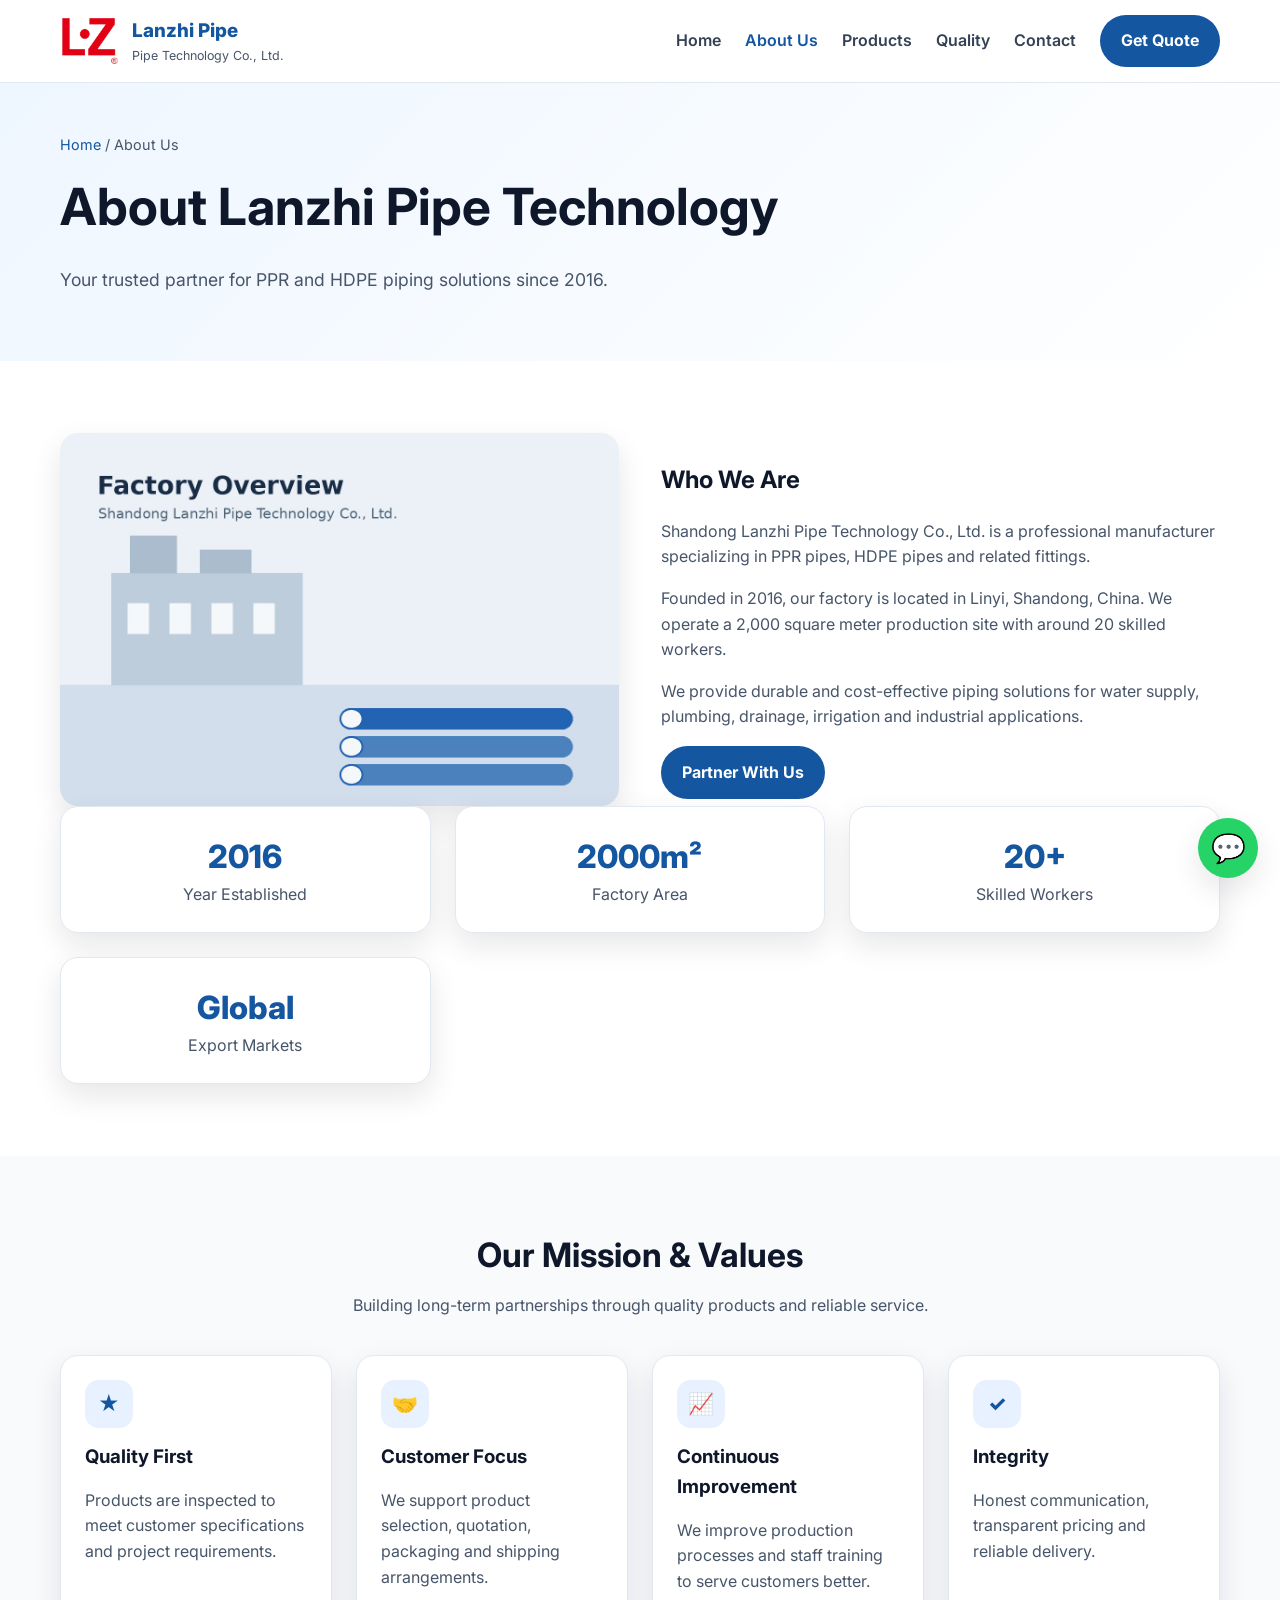
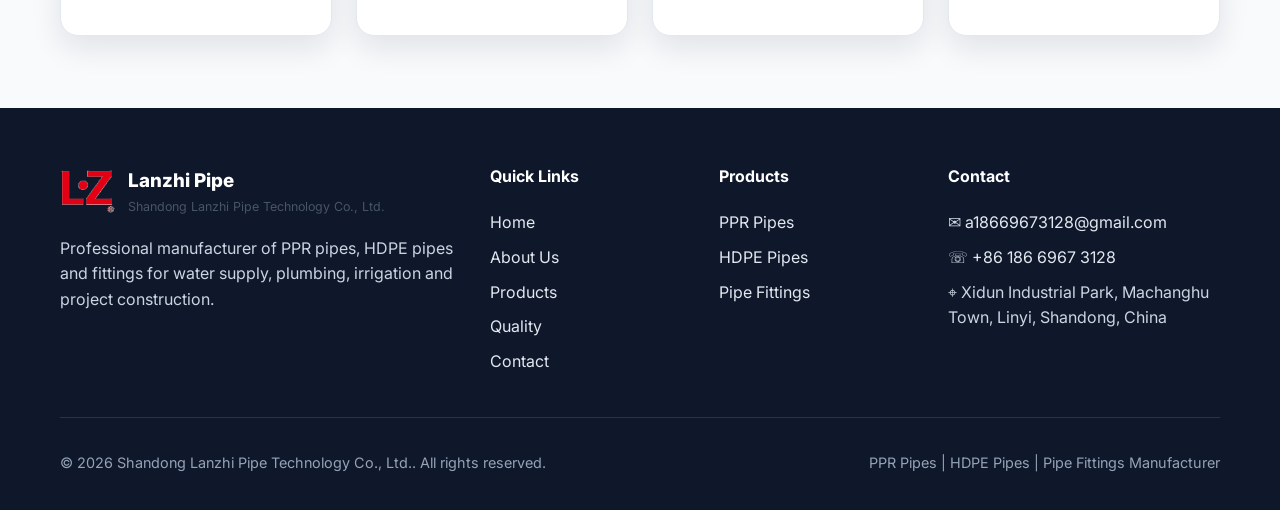
==== about.html @ 22783859 "Add files via upload" ====
<!DOCTYPE html>
<html lang="en">
<head>
  <meta charset="UTF-8">
  <meta name="viewport" content="width=device-width, initial-scale=1.0">
  <title>About Us | Shandong Lanzhi Pipe Technology Co., Ltd.</title>
  <meta name="description" content="Learn about Shandong Lanzhi Pipe Technology, established in 2016 with a 2000m² factory and skilled workers producing PPR and HDPE pipes.">
  <meta name="keywords" content="pipe factory, PPR factory, HDPE manufacturer, Lanzhi Pipe about">
  <meta name="author" content="Shandong Lanzhi Pipe Technology Co., Ltd.">
  <meta name="robots" content="index, follow">
  <link rel="canonical" href="https://www.lanzhipipes.com/about.html">
  <meta property="og:type" content="website">
  <meta property="og:title" content="About Us | Shandong Lanzhi Pipe Technology Co., Ltd.">
  <meta property="og:description" content="Learn about Shandong Lanzhi Pipe Technology, established in 2016 with a 2000m² factory and skilled workers producing PPR and HDPE pipes.">
  <meta property="og:url" content="https://www.lanzhipipes.com/about.html">
  <meta property="og:site_name" content="Lanzhi Pipe Technology">
  <meta name="twitter:card" content="summary_large_image">

  <link rel="icon" href="images/favicon.ico">
  <link rel="icon" type="image/png" sizes="32x32" href="images/favicon-32x32.png">
  <link rel="apple-touch-icon" href="images/apple-touch-icon.png">
  <link rel="preconnect" href="https://fonts.googleapis.com">
  <link rel="preconnect" href="https://fonts.gstatic.com" crossorigin>
  <link href="https://fonts.googleapis.com/css2?family=Inter:wght@400;500;600;700;800&display=swap" rel="stylesheet">
  <link rel="manifest" href="manifest.webmanifest">
  <link rel="stylesheet" href="css/styles.css">


</head>
<body>

  <header class="header">
    <div class="container header__inner">
      <a href="index.html" class="logo">
        <img src="images/logo.png" alt="Lanzhi Pipe Logo" class="logo-image">
        <div class="logo__text">
          <span class="logo__name">Lanzhi Pipe</span>
          <span class="logo__tagline">Pipe Technology Co., Ltd.</span>
        </div>
      </a>
      <button class="menu-toggle" aria-label="Toggle navigation">
        <span></span><span></span><span></span>
      </button>
      <nav class="nav">
        <a href="index.html" class="nav__link">Home</a>
        <a href="about.html" class="nav__link is-active">About Us</a>
        <a href="products.html" class="nav__link">Products</a>
        <a href="quality.html" class="nav__link">Quality</a>
        <a href="contact.html" class="nav__link">Contact</a>
        <div class="nav__cta"><a href="contact.html" class="btn btn--primary">Get Quote</a></div>
      </nav>
    </div>
  </header>


  <section class="page-header">
    <div class="container">
      <nav class="breadcrumb" aria-label="Breadcrumb"><a href="index.html">Home</a> / <span>About Us</span></nav>
      <h1>About Lanzhi Pipe Technology</h1>
      <p>Your trusted partner for PPR and HDPE piping solutions since 2016.</p>
    </div>
  </section>

  <section class="section">
    <div class="container">
      <div class="about-grid">
        <div class="about-image"><img src="images/factory.jpg" alt="Lanzhi Pipe factory overview" loading="lazy"></div>
        <div class="about-content">
          <h2>Who We Are</h2>
          <p>Shandong Lanzhi Pipe Technology Co., Ltd. is a professional manufacturer specializing in PPR pipes, HDPE pipes and related fittings.</p>
          <p>Founded in 2016, our factory is located in Linyi, Shandong, China. We operate a 2,000 square meter production site with around 20 skilled workers.</p>
          <p>We provide durable and cost-effective piping solutions for water supply, plumbing, drainage, irrigation and industrial applications.</p>
          <a href="contact.html" class="btn btn--primary">Partner With Us</a>
        </div>
      </div>
      <div class="stats-grid">
        <div class="stat-box"><div class="stat-box__value">2016</div><div class="stat-box__label">Year Established</div></div>
        <div class="stat-box"><div class="stat-box__value">2000m²</div><div class="stat-box__label">Factory Area</div></div>
        <div class="stat-box"><div class="stat-box__value">20+</div><div class="stat-box__label">Skilled Workers</div></div>
        <div class="stat-box"><div class="stat-box__value">Global</div><div class="stat-box__label">Export Markets</div></div>
      </div>
    </div>
  </section>

  <section class="section section--gray">
    <div class="container">
      <h2 class="section-title">Our Mission & Values</h2>
      <p class="section-subtitle">Building long-term partnerships through quality products and reliable service.</p>
      <div class="feature-grid">
        <div class="feature"><div class="feature__icon">★</div><h3>Quality First</h3><p>Products are inspected to meet customer specifications and project requirements.</p></div>
        <div class="feature"><div class="feature__icon">🤝</div><h3>Customer Focus</h3><p>We support product selection, quotation, packaging and shipping arrangements.</p></div>
        <div class="feature"><div class="feature__icon">📈</div><h3>Continuous Improvement</h3><p>We improve production processes and staff training to serve customers better.</p></div>
        <div class="feature"><div class="feature__icon">✓</div><h3>Integrity</h3><p>Honest communication, transparent pricing and reliable delivery.</p></div>
      </div>
    </div>
  </section>


  <footer class="footer">
    <div class="container">
      <div class="footer__grid">
        <div class="footer__brand">
          <a href="index.html" class="logo">
            <img src="images/logo.png" alt="Lanzhi Pipe Logo" class="logo-image">
            <div class="logo__text">
              <span class="logo__name" style="color:#fff;">Lanzhi Pipe</span>
              <span class="logo__tagline">Shandong Lanzhi Pipe Technology Co., Ltd.</span>
            </div>
          </a>
          <p>Professional manufacturer of PPR pipes, HDPE pipes and fittings for water supply, plumbing, irrigation and project construction.</p>
        </div>
        <div>
          <h4 class="footer__heading">Quick Links</h4>
          <ul class="footer__links">
            <li><a href="index.html">Home</a></li>
            <li><a href="about.html">About Us</a></li>
            <li><a href="products.html">Products</a></li>
            <li><a href="quality.html">Quality</a></li>
            <li><a href="contact.html">Contact</a></li>
          </ul>
        </div>
        <div>
          <h4 class="footer__heading">Products</h4>
          <ul class="footer__links">
            <li><a href="products.html#ppr">PPR Pipes</a></li>
            <li><a href="products.html#hdpe">HDPE Pipes</a></li>
            <li><a href="products.html#fittings">Pipe Fittings</a></li>
          </ul>
        </div>
        <div>
          <h4 class="footer__heading">Contact</h4>
          <ul class="footer__contact">
            <li>✉ <a href="mailto:a18669673128@gmail.com">a18669673128@gmail.com</a></li>
            <li>☏ <a href="https://wa.me/8618669673128" target="_blank" rel="noopener">+86 186 6967 3128</a></li>
            <li>⌖ Xidun Industrial Park, Machanghu Town, Linyi, Shandong, China</li>
          </ul>
        </div>
      </div>
      <div class="footer__bottom">
        <p>&copy; 2026 Shandong Lanzhi Pipe Technology Co., Ltd.. All rights reserved.</p>
        <p>PPR Pipes | HDPE Pipes | Pipe Fittings Manufacturer</p>
      </div>
    </div>
  </footer>
  <a href="https://wa.me/8618669673128?text=Hello%20I%20want%20to%20get%20a%20quote%20for%20PPR%20and%20HDPE%20pipes" class="whatsapp-float" title="Chat on WhatsApp" target="_blank" rel="noopener">
    <span class="whatsapp-float__tooltip">Chat with us</span>
    💬
  </a>
  <script src="js/main.js"></script>

</body>
</html>
---- css/styles.css ----
:root{--blue:#1456a0;--blue-dark:#0f3f79;--red:#d71920;--gray-50:#f8fafc;--gray-100:#f1f5f9;--gray-200:#e2e8f0;--gray-600:#475569;--gray-700:#334155;--gray-900:#0f172a;--white:#fff;--shadow:0 12px 30px rgba(15,23,42,.10);--radius:18px}
*{box-sizing:border-box}body{margin:0;font-family:Inter,Arial,sans-serif;color:var(--gray-900);line-height:1.6;background:#fff}a{color:inherit}img{max-width:100%;display:block}.container{width:min(1160px,92%);margin:auto}
.header{position:sticky;top:0;z-index:50;background:rgba(255,255,255,.96);border-bottom:1px solid var(--gray-200);backdrop-filter:blur(10px)}.header__inner{display:flex;align-items:center;justify-content:space-between;min-height:82px}.logo{display:flex;align-items:center;gap:12px;text-decoration:none}.logo-image{width:60px;height:60px;object-fit:contain;display:block}.logo__text{display:flex;flex-direction:column}.logo__name{font-size:1.18rem;font-weight:800;color:var(--blue)}.logo__tagline{font-size:.78rem;color:var(--gray-600)}
.nav{display:flex;align-items:center;gap:24px}.nav__link{text-decoration:none;color:var(--gray-700);font-weight:600}.nav__link:hover,.nav__link.is-active{color:var(--blue)}.menu-toggle{display:none;background:none;border:0}.menu-toggle span{display:block;width:26px;height:2px;background:var(--gray-900);margin:6px 0}
.btn{display:inline-flex;align-items:center;justify-content:center;border-radius:999px;padding:.78rem 1.25rem;font-weight:700;text-decoration:none;border:1px solid transparent;cursor:pointer}.btn--primary{background:var(--blue);color:#fff}.btn--primary:hover{background:var(--blue-dark)}.btn--outline-primary{border-color:var(--blue);color:var(--blue);background:#fff}.btn--white{background:#fff;color:var(--blue)}.btn--lg{padding:1rem 1.55rem}
.hero{padding:74px 0;background:linear-gradient(135deg,#eef6ff 0%,#fff 50%,#fff1f1 100%)}.hero__grid{display:grid;grid-template-columns:1.05fr .95fr;gap:48px;align-items:center}.hero__badge{display:inline-block;background:#fff;color:var(--blue);border:1px solid var(--gray-200);border-radius:999px;padding:.45rem .8rem;font-weight:700;margin-bottom:18px}.hero__title{font-size:clamp(2.25rem,5vw,4.4rem);line-height:1.06;margin:0 0 20px}.hero__title span{color:var(--blue)}.hero__desc{font-size:1.1rem;color:var(--gray-600);max-width:680px}.hero__actions{display:flex;gap:14px;flex-wrap:wrap;margin:28px 0}.hero__stats{display:flex;gap:28px;flex-wrap:wrap}.hero__stat-value{font-size:1.6rem;font-weight:800;color:var(--blue)}.hero__stat-label{font-size:.9rem;color:var(--gray-600)}.hero__visual img{border-radius:var(--radius);box-shadow:var(--shadow)}
.section{padding:72px 0}.section--gray{background:var(--gray-50)}.section--blue{background:linear-gradient(135deg,var(--blue),var(--blue-dark));color:#fff}.section-title{text-align:center;font-size:2.1rem;margin:0 0 12px}.section-subtitle{text-align:center;color:var(--gray-600);max-width:780px;margin:0 auto 36px}.section--blue .section-subtitle,.section--blue p{color:rgba(255,255,255,.88)}
.card-grid,.feature-grid,.stats-grid{display:grid;grid-template-columns:repeat(3,1fr);gap:24px}.feature-grid{grid-template-columns:repeat(4,1fr)}.card,.feature,.stat-box,.contact-form,.contact-info{background:#fff;border:1px solid var(--gray-200);border-radius:var(--radius);box-shadow:var(--shadow);overflow:hidden}.card img{width:100%;height:230px;object-fit:cover}.card__body,.feature,.stat-box{padding:24px}.card h3,.feature h3{margin:0 0 10px}.card p,.feature p{color:var(--gray-600)}.card__link{color:var(--blue);font-weight:800;text-decoration:none}.feature__icon{width:48px;height:48px;border-radius:14px;background:#e8f1ff;color:var(--blue);display:flex;align-items:center;justify-content:center;font-weight:800;font-size:1.3rem;margin-bottom:14px}.stat-box{text-align:center}.stat-box__value{font-size:2rem;color:var(--blue);font-weight:800}.stat-box__label{color:var(--gray-600)}
.page-header{padding:50px 0;background:linear-gradient(135deg,#eef6ff,#fff)}.breadcrumb{font-size:.9rem;color:var(--gray-600);margin-bottom:10px}.breadcrumb a{color:var(--blue);text-decoration:none}.page-header h1{font-size:clamp(2rem,4vw,3.3rem);margin:0 0 10px}.page-header p{color:var(--gray-600);font-size:1.1rem}
.about-grid,.contact-grid,.product-row{display:grid;grid-template-columns:1fr 1fr;gap:42px;align-items:center}.about-image img,.product-row img{border-radius:var(--radius);box-shadow:var(--shadow)}.about-content p,.product-row p,.product-row li{color:var(--gray-600)}.product-row--reverse img{order:2}.product-row ul{padding-left:20px}
.contact-grid{align-items:start}.contact-info,.contact-form{padding:30px}.contact-info p{color:var(--gray-600)}.contact-info__item{display:flex;gap:16px;padding:18px 0;border-top:1px solid var(--gray-200)}.contact-info__icon{width:42px;height:42px;border-radius:12px;background:#e8f1ff;display:flex;align-items:center;justify-content:center}.contact-info__label{font-weight:800}.contact-info__value{color:var(--blue);font-weight:700}.form-row{display:grid;grid-template-columns:1fr 1fr;gap:16px}.form-group{margin-bottom:16px}.form-group label{display:block;font-weight:700;margin-bottom:6px}.form-group input,.form-group select,.form-group textarea{width:100%;border:1px solid var(--gray-200);border-radius:12px;padding:.9rem;font:inherit}.form-group textarea{min-height:130px}.form-note{font-size:.85rem;color:var(--gray-600)}
.cta-banner{text-align:center}.cta-banner h2{font-size:2.2rem;margin:0 0 10px}
.footer{background:#0f172a;color:#cbd5e1;padding:56px 0 22px}.footer__grid{display:grid;grid-template-columns:2fr 1fr 1fr 1.35fr;gap:28px}.footer a{color:#e2e8f0;text-decoration:none}.footer__heading{color:#fff;margin-top:0}.footer__links,.footer__contact{list-style:none;padding:0;margin:0}.footer__links li,.footer__contact li{margin:9px 0}.footer__bottom{display:flex;justify-content:space-between;gap:20px;border-top:1px solid rgba(255,255,255,.12);margin-top:34px;padding-top:18px;font-size:.9rem;color:#94a3b8}.footer .logo-image{width:56px;height:56px}
.whatsapp-float{position:fixed;right:22px;bottom:22px;width:60px;height:60px;border-radius:50%;background:#25D366;color:#fff;text-decoration:none;display:flex;align-items:center;justify-content:center;font-size:28px;box-shadow:var(--shadow);z-index:99}.whatsapp-float__tooltip{position:absolute;right:70px;background:#111827;color:#fff;border-radius:8px;padding:6px 10px;font-size:.8rem;white-space:nowrap;opacity:0;pointer-events:none}.whatsapp-float:hover .whatsapp-float__tooltip{opacity:1}
@media(max-width:900px){.nav{display:none;position:absolute;left:0;right:0;top:82px;background:#fff;flex-direction:column;padding:20px;border-bottom:1px solid var(--gray-200)}.nav.is-open{display:flex}.menu-toggle{display:block}.hero__grid,.about-grid,.contact-grid,.product-row{grid-template-columns:1fr}.product-row--reverse img{order:0}.card-grid,.feature-grid,.stats-grid,.footer__grid{grid-template-columns:1fr 1fr}.form-row{grid-template-columns:1fr}.footer__bottom{flex-direction:column}.logo-image{width:48px;height:48px}}
@media(max-width:560px){.card-grid,.feature-grid,.stats-grid,.footer__grid{grid-template-columns:1fr}.hero{padding:46px 0}.section{padding:52px 0}.hero__stats{gap:18px}.logo__tagline{display:none}}
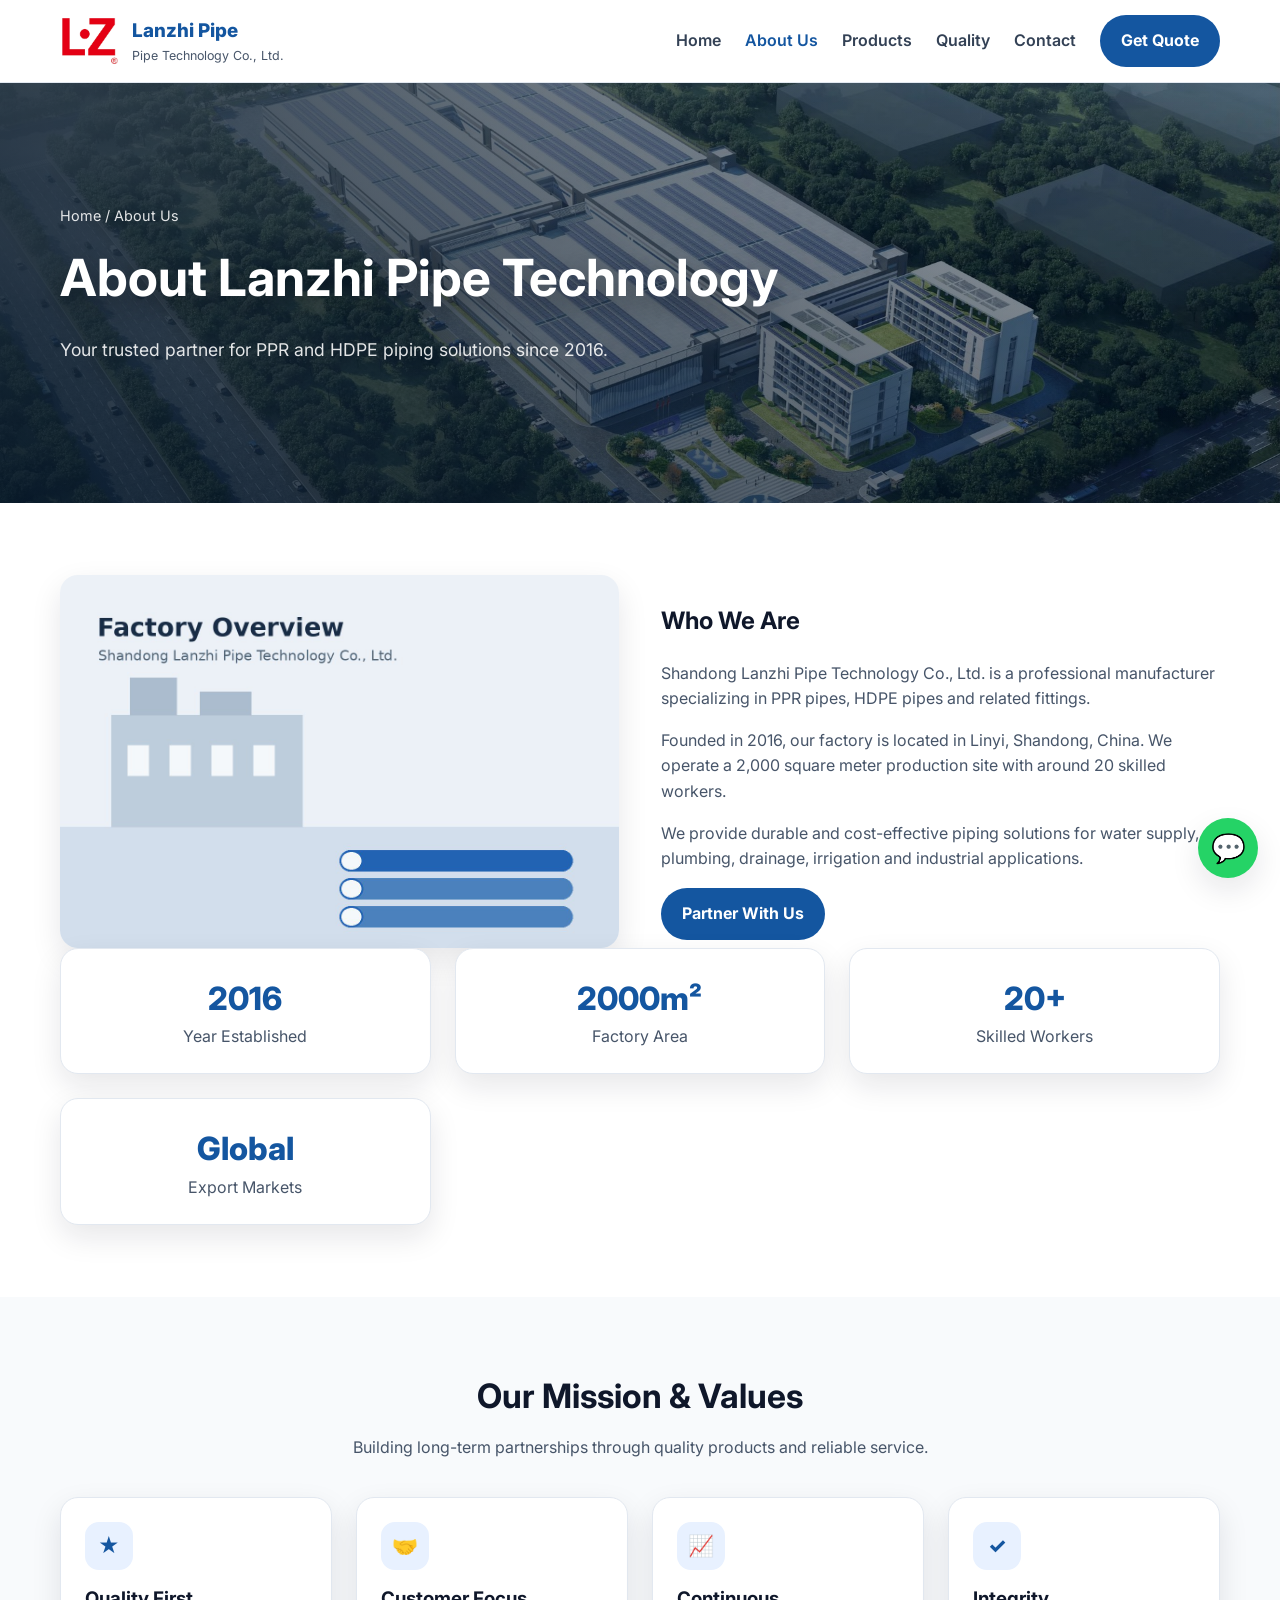
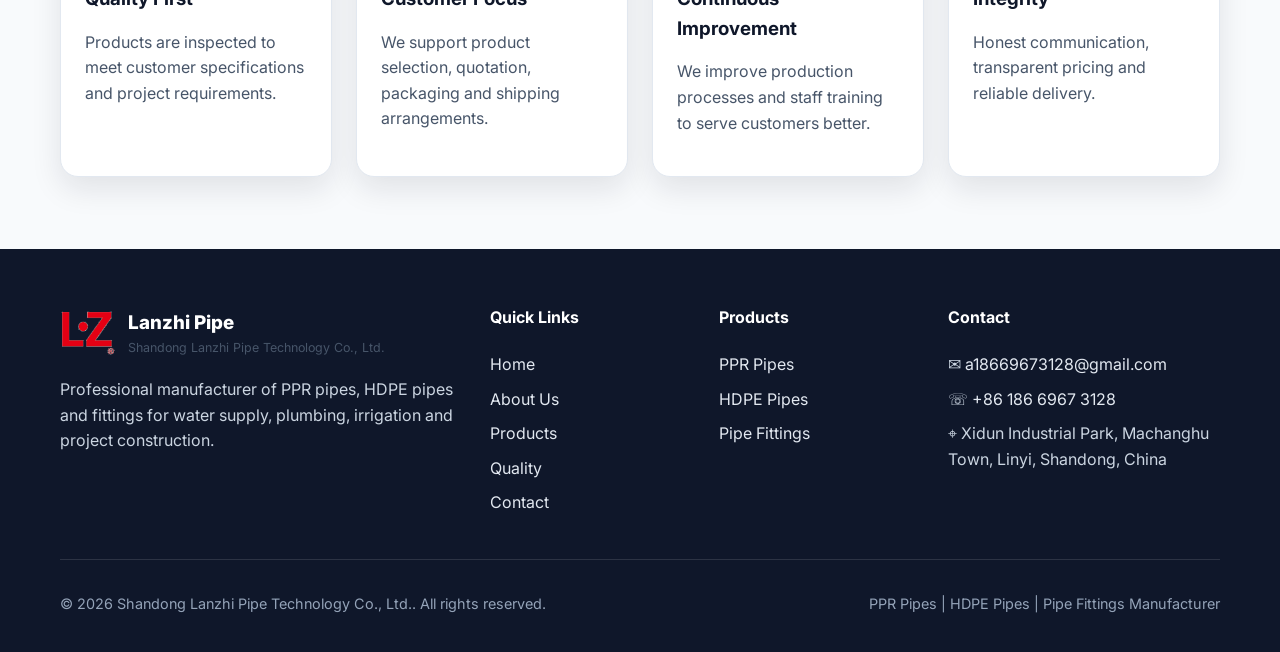
==== commit 3ba0e1e0: "Update About Us background image Use the supplied factory aerial photo as the About Us page hero bac" ====
--- a/about.html
+++ b/about.html
@@ -24,6 +24,49 @@
   <link href="https://fonts.googleapis.com/css2?family=Inter:wght@400;500;600;700;800&display=swap" rel="stylesheet">
   <link rel="manifest" href="manifest.webmanifest">
   <link rel="stylesheet" href="css/styles.css">
+
+  <style>
+    .page-header {
+      position: relative;
+      min-height: 420px;
+      display: flex;
+      align-items: center;
+      overflow: hidden;
+      isolation: isolate;
+      color: #fff;
+      background-image:
+        linear-gradient(90deg, rgba(3, 21, 39, .78) 0%, rgba(3, 21, 39, .50) 42%, rgba(3, 21, 39, .18) 100%),
+        linear-gradient(180deg, rgba(5, 18, 32, .18) 0%, rgba(5, 18, 32, .46) 100%),
+        url("[data-uri]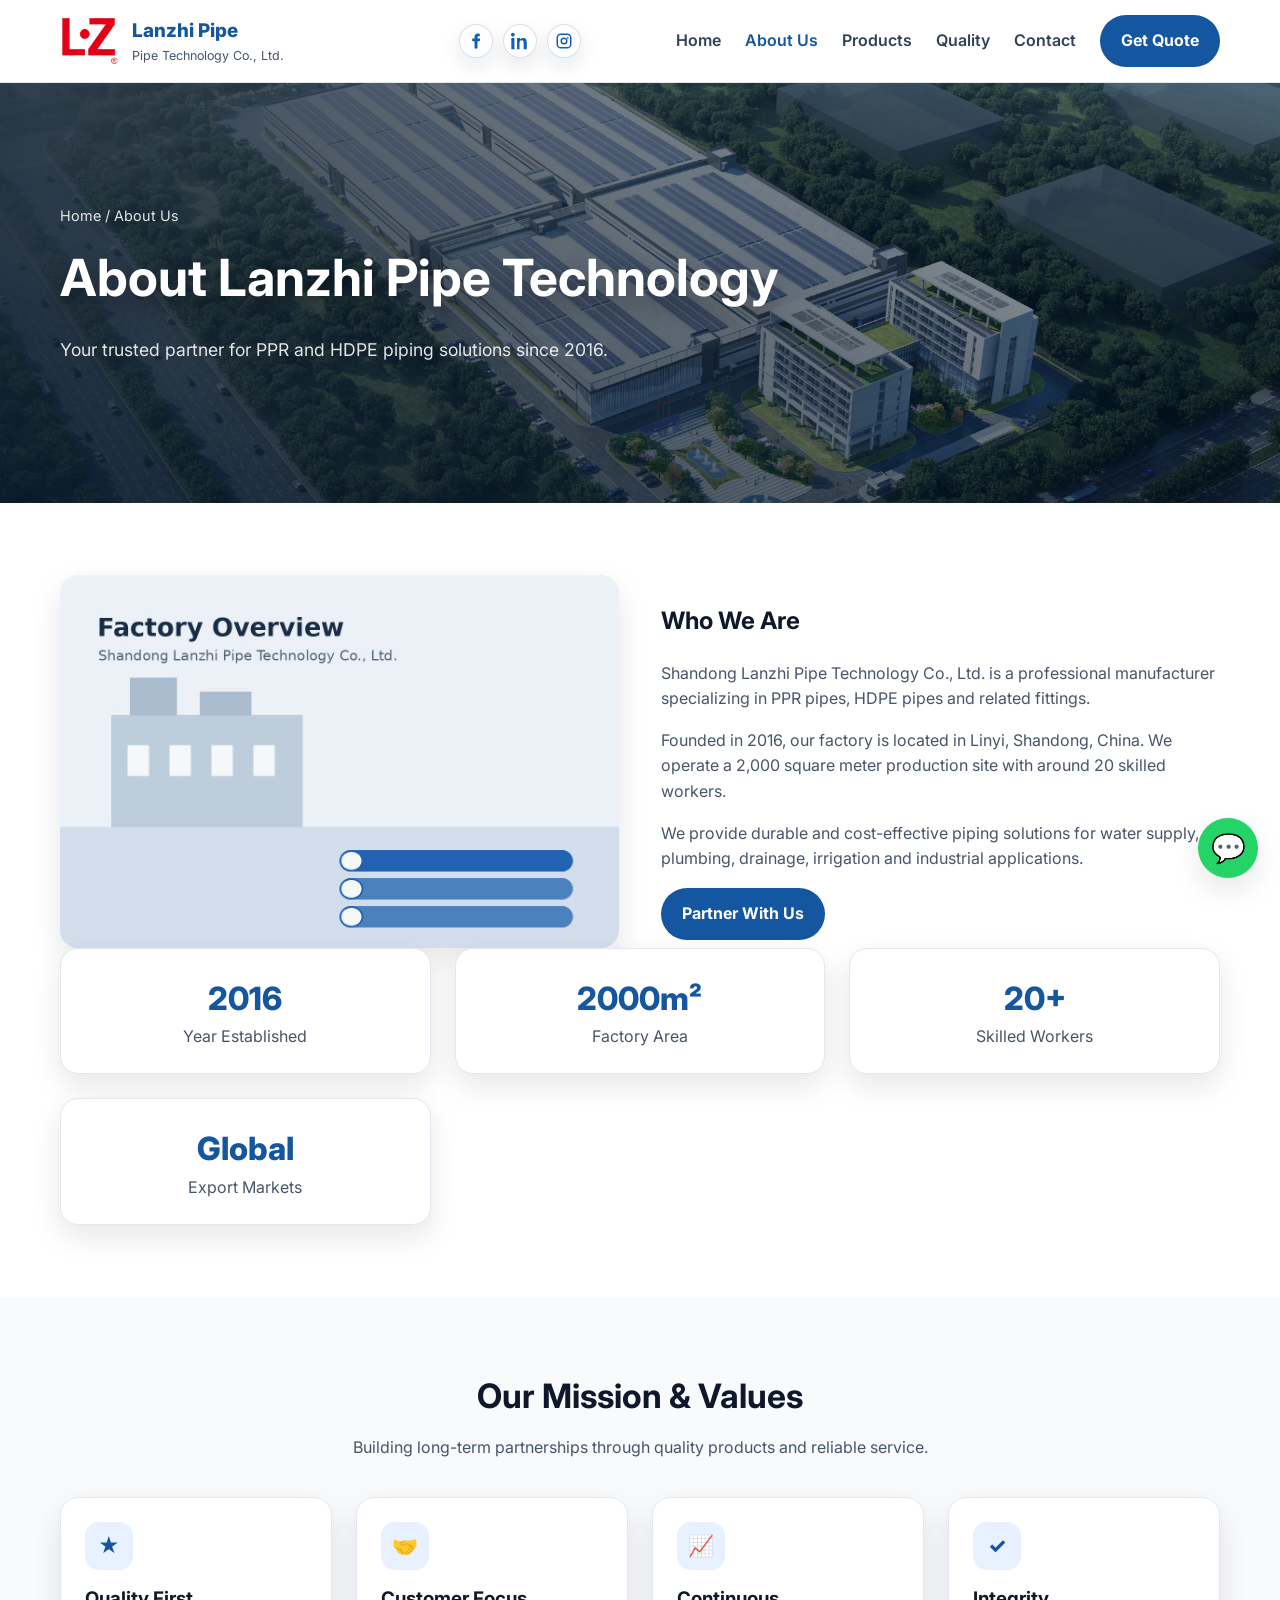
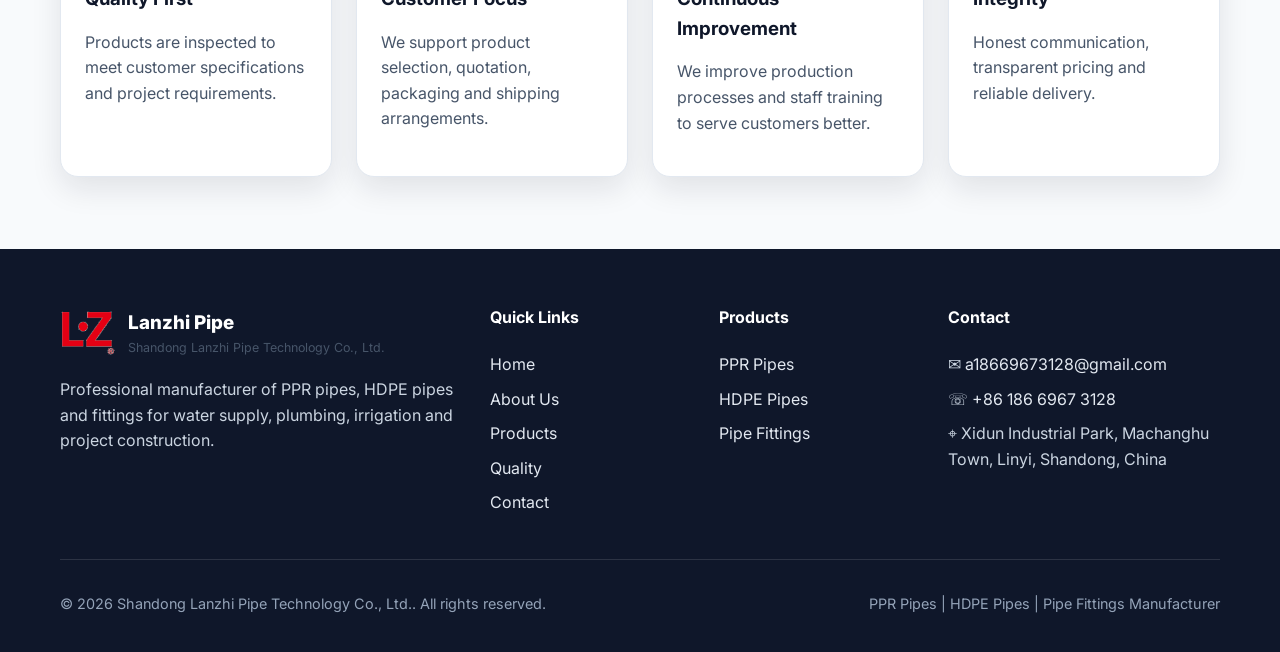
==== commit 83314b81: "Add header social media icons Added social media links and styles to the header." ====
--- a/about.html
+++ b/about.html
@@ -24,6 +24,47 @@
   <link href="https://fonts.googleapis.com/css2?family=Inter:wght@400;500;600;700;800&display=swap" rel="stylesheet">
   <link rel="manifest" href="manifest.webmanifest">
   <link rel="stylesheet" href="css/styles.css">
+  <style>
+    .header__inner { position: relative; }
+    .header-social {
+      position: absolute;
+      left: calc(50% - 120px);
+      top: 50%;
+      transform: translate(-50%, -50%);
+      display: flex;
+      align-items: center;
+      gap: 10px;
+      z-index: 3;
+    }
+    .header-social__link {
+      width: 34px;
+      height: 34px;
+      display: inline-flex;
+      align-items: center;
+      justify-content: center;
+      border-radius: 50%;
+      color: #0f5fb8;
+      background: rgba(255,255,255,.92);
+      border: 1px solid rgba(15,95,184,.18);
+      box-shadow: 0 8px 20px rgba(6,31,52,.10);
+      transition: transform .18s ease, color .18s ease, background .18s ease;
+    }
+    .header-social__link:hover {
+      color: #fff;
+      background: #0f5fb8;
+      transform: translateY(-1px);
+    }
+    .header-social__link svg {
+      width: 18px;
+      height: 18px;
+      display: block;
+      fill: currentColor;
+    }
+    @media (max-width: 920px) {
+      .header-social { display: none; }
+    }
+  </style>
+
 
   <style>
     .page-header {
@@ -81,6 +122,17 @@
           <span class="logo__tagline">Pipe Technology Co., Ltd.</span>
         </div>
       </a>
+            <div class="header-social" aria-label="Social media links">
+        <a class="header-social__link" href="https://www.facebook.com/search/top?q=Shandong%20Lanzhi%20Pipe%20Technology" target="_blank" rel="noopener" aria-label="Find Lanzhi Pipe on Facebook" title="Facebook">
+          <svg viewBox="0 0 24 24" aria-hidden="true"><path d="M14 8.5V6.8c0-.8.2-1.3 1.4-1.3H17V2.2c-.8-.1-1.7-.2-2.5-.2-2.6 0-4.4 1.6-4.4 4.5v2H7v3.7h3.1V22H14v-9.8h3l.5-3.7H14z"/></svg>
+        </a>
+        <a class="header-social__link" href="https://www.linkedin.com/search/results/companies/?keywords=Shandong%20Lanzhi%20Pipe%20Technology" target="_blank" rel="noopener" aria-label="Find Lanzhi Pipe on LinkedIn" title="LinkedIn">
+          <svg viewBox="0 0 24 24" aria-hidden="true"><path d="M4.98 3.5C4.98 4.88 3.86 6 2.5 6S0 4.88 0 3.5 1.12 1 2.5 1s2.48 1.12 2.48 2.5zM.43 8.02h4.14V23H.43zM8.1 8.02h3.97v2.05h.06c.55-1.05 1.9-2.16 3.92-2.16 4.2 0 4.98 2.76 4.98 6.35V23h-4.14v-7.75c0-1.85-.03-4.23-2.58-4.23-2.58 0-2.98 2.02-2.98 4.1V23H8.1z"/></svg>
+        </a>
+        <a class="header-social__link" href="https://www.instagram.com/explore/search/keyword/?q=lanzhipipes" target="_blank" rel="noopener" aria-label="Find Lanzhi Pipe on Instagram" title="Instagram">
+          <svg viewBox="0 0 24 24" aria-hidden="true"><path d="M7.8 2h8.4A5.8 5.8 0 0 1 22 7.8v8.4a5.8 5.8 0 0 1-5.8 5.8H7.8A5.8 5.8 0 0 1 2 16.2V7.8A5.8 5.8 0 0 1 7.8 2zm0 2A3.8 3.8 0 0 0 4 7.8v8.4A3.8 3.8 0 0 0 7.8 20h8.4a3.8 3.8 0 0 0 3.8-3.8V7.8A3.8 3.8 0 0 0 16.2 4zm4.2 3.3A4.7 4.7 0 1 1 7.3 12 4.7 4.7 0 0 1 12 7.3zm0 2A2.7 2.7 0 1 0 14.7 12 2.7 2.7 0 0 0 12 9.3zm5.05-2.55a1.1 1.1 0 1 1-1.1 1.1 1.1 1.1 0 0 1 1.1-1.1z"/></svg>
+        </a>
+      </div>
       <button class="menu-toggle" aria-label="Toggle navigation">
         <span></span><span></span><span></span>
       </button>
@@ -193,3 +245,4 @@
 
 </body>
 </html>
+ 
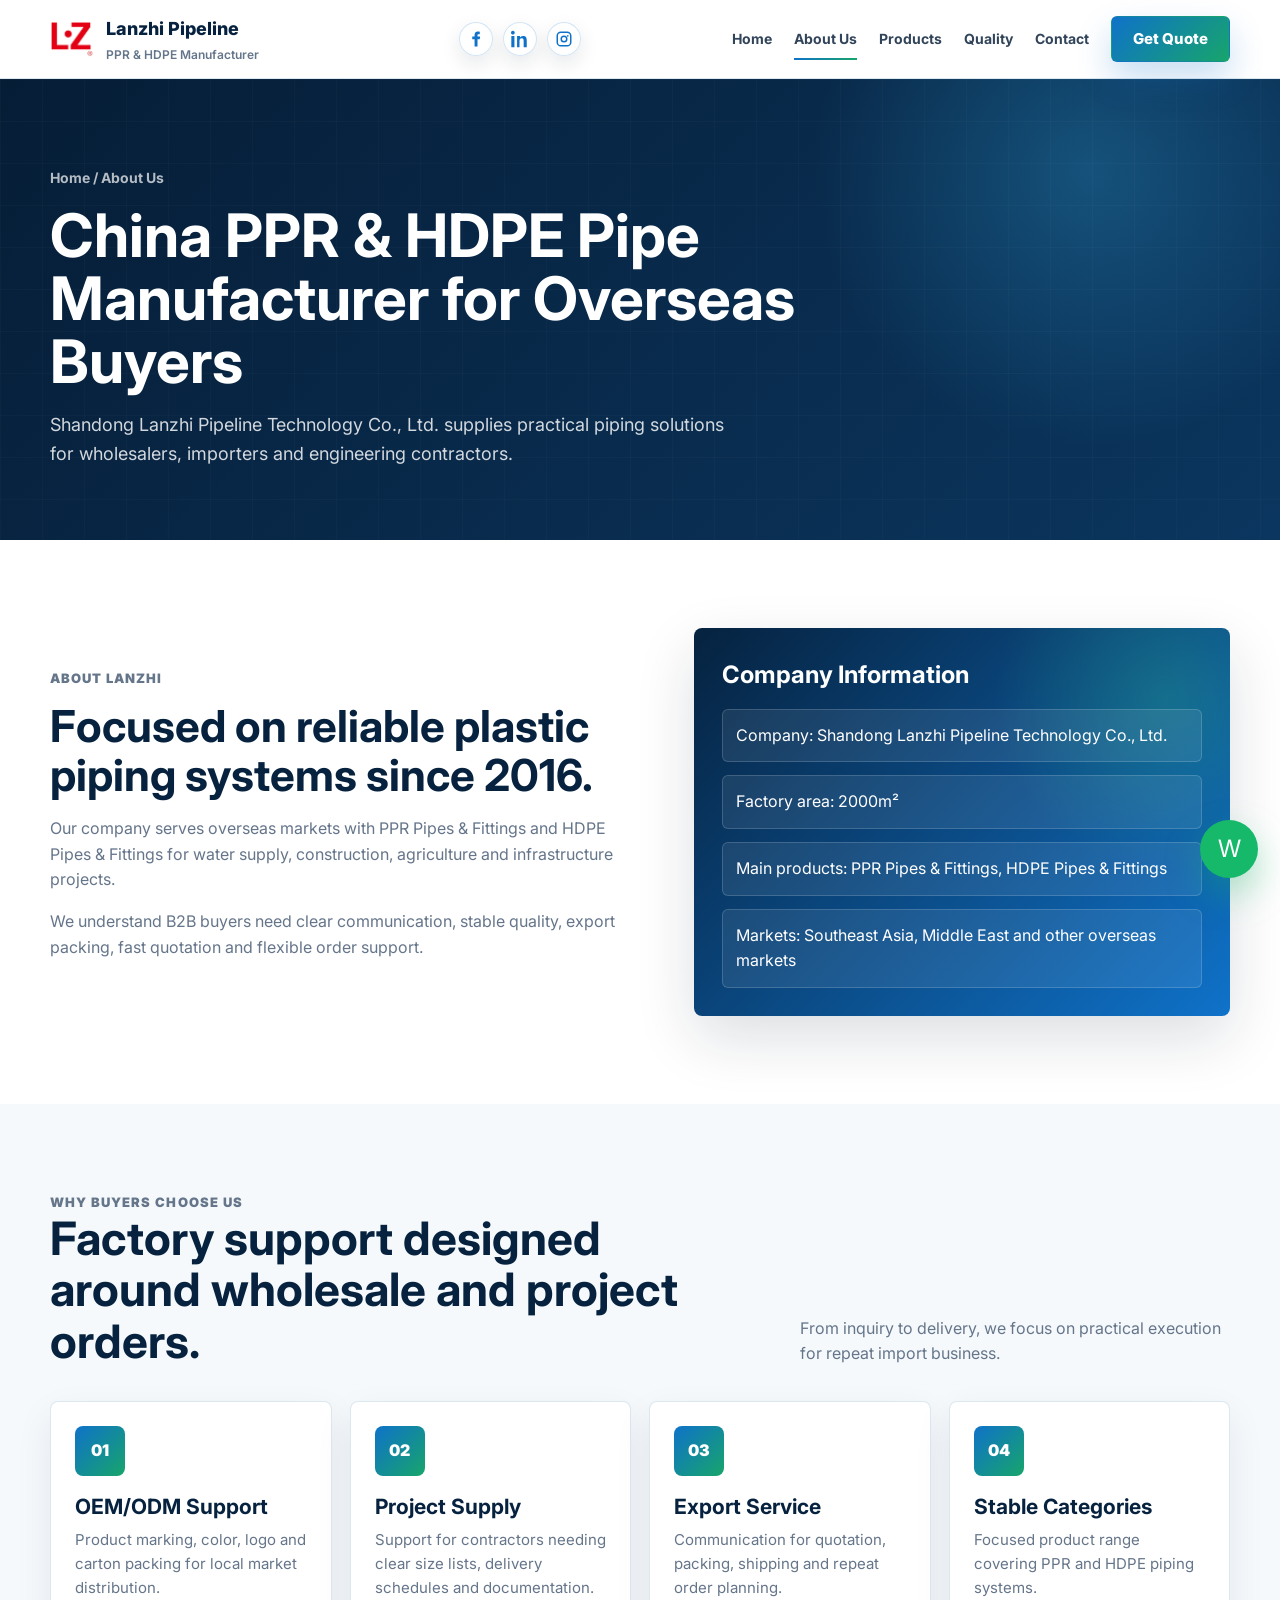
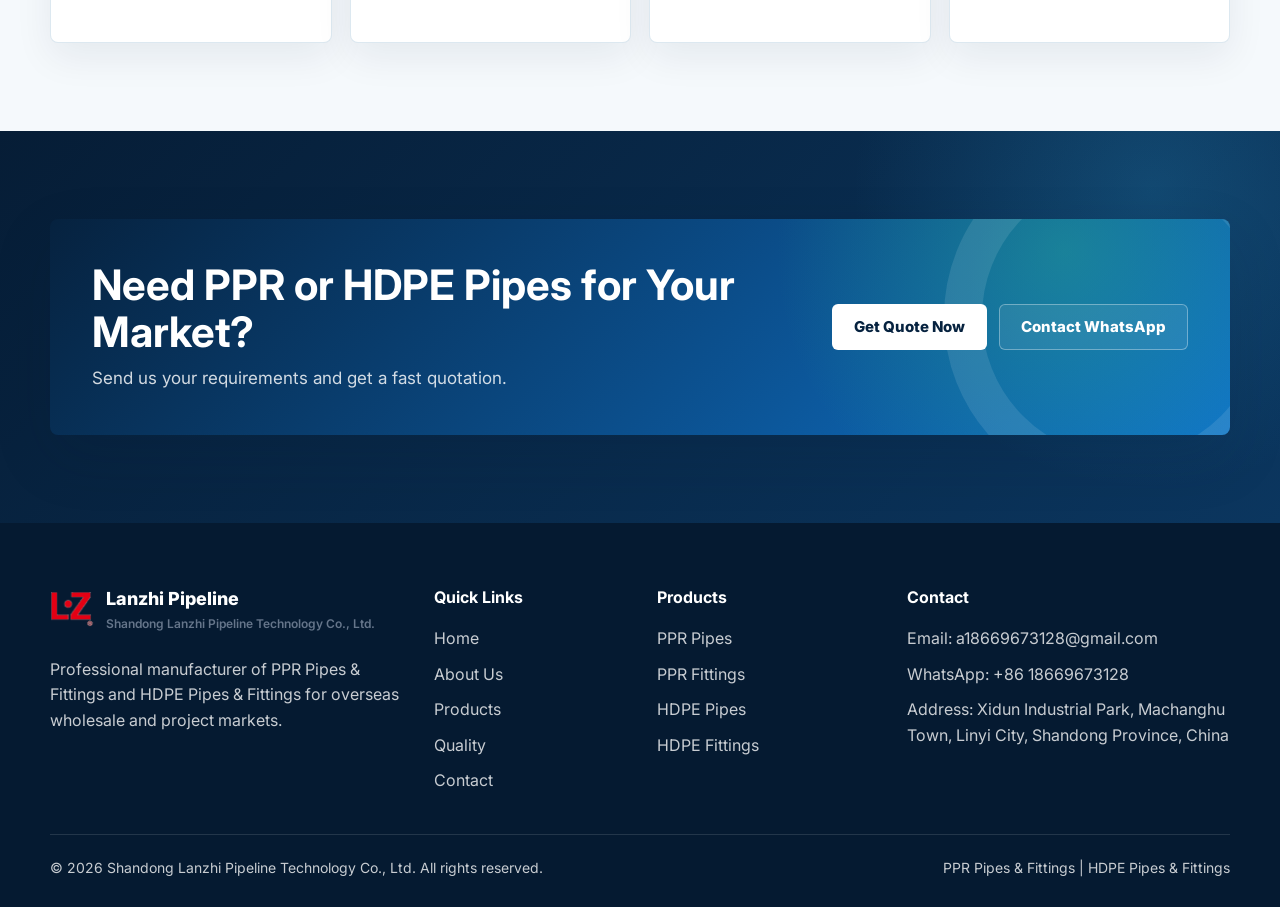
==== commit e2d1c47c: "Upgrade B2B export website design" ====
--- a/about.html
+++ b/about.html
@@ -3,246 +3,32 @@
 <head>
   <meta charset="UTF-8">
   <meta name="viewport" content="width=device-width, initial-scale=1.0">
-  <title>About Us | Shandong Lanzhi Pipe Technology Co., Ltd.</title>
-  <meta name="description" content="Learn about Shandong Lanzhi Pipe Technology, established in 2016 with a 2000m² factory and skilled workers producing PPR and HDPE pipes.">
-  <meta name="keywords" content="pipe factory, PPR factory, HDPE manufacturer, Lanzhi Pipe about">
-  <meta name="author" content="Shandong Lanzhi Pipe Technology Co., Ltd.">
-  <meta name="robots" content="index, follow">
+  <title>About Us | Shandong Lanzhi Pipeline Technology Co., Ltd.</title>
+  <meta name="description" content="Learn about Shandong Lanzhi Pipeline Technology Co., Ltd., a China manufacturer of PPR Pipes & Fittings and HDPE Pipes & Fittings.">
   <link rel="canonical" href="https://www.lanzhipipes.com/about.html">
-  <meta property="og:type" content="website">
-  <meta property="og:title" content="About Us | Shandong Lanzhi Pipe Technology Co., Ltd.">
-  <meta property="og:description" content="Learn about Shandong Lanzhi Pipe Technology, established in 2016 with a 2000m² factory and skilled workers producing PPR and HDPE pipes.">
-  <meta property="og:url" content="https://www.lanzhipipes.com/about.html">
-  <meta property="og:site_name" content="Lanzhi Pipe Technology">
-  <meta name="twitter:card" content="summary_large_image">
-
   <link rel="icon" href="images/favicon.ico">
-  <link rel="icon" type="image/png" sizes="32x32" href="images/favicon-32x32.png">
-  <link rel="apple-touch-icon" href="images/apple-touch-icon.png">
   <link rel="preconnect" href="https://fonts.googleapis.com">
   <link rel="preconnect" href="https://fonts.gstatic.com" crossorigin>
-  <link href="https://fonts.googleapis.com/css2?family=Inter:wght@400;500;600;700;800&display=swap" rel="stylesheet">
-  <link rel="manifest" href="manifest.webmanifest">
+  <link href="https://fonts.googleapis.com/css2?family=Inter:wght@400;500;600;700;800;900&display=swap" rel="stylesheet">
   <link rel="stylesheet" href="css/styles.css">
-  <style>
-    .header__inner { position: relative; }
-    .header-social {
-      position: absolute;
-      left: calc(50% - 120px);
-      top: 50%;
-      transform: translate(-50%, -50%);
-      display: flex;
-      align-items: center;
-      gap: 10px;
-      z-index: 3;
-    }
-    .header-social__link {
-      width: 34px;
-      height: 34px;
-      display: inline-flex;
-      align-items: center;
-      justify-content: center;
-      border-radius: 50%;
-      color: #0f5fb8;
-      background: rgba(255,255,255,.92);
-      border: 1px solid rgba(15,95,184,.18);
-      box-shadow: 0 8px 20px rgba(6,31,52,.10);
-      transition: transform .18s ease, color .18s ease, background .18s ease;
-    }
-    .header-social__link:hover {
-      color: #fff;
-      background: #0f5fb8;
-      transform: translateY(-1px);
-    }
-    .header-social__link svg {
-      width: 18px;
-      height: 18px;
-      display: block;
-      fill: currentColor;
-    }
-    @media (max-width: 920px) {
-      .header-social { display: none; }
-    }
-  </style>
-
-
-  <style>
-    .page-header {
-      position: relative;
-      min-height: 420px;
-      display: flex;
-      align-items: center;
-      overflow: hidden;
-      isolation: isolate;
-      color: #fff;
-      background-image:
-        linear-gradient(90deg, rgba(3, 21, 39, .78) 0%, rgba(3, 21, 39, .50) 42%, rgba(3, 21, 39, .18) 100%),
-        linear-gradient(180deg, rgba(5, 18, 32, .18) 0%, rgba(5, 18, 32, .46) 100%),
-        url("[data-uri]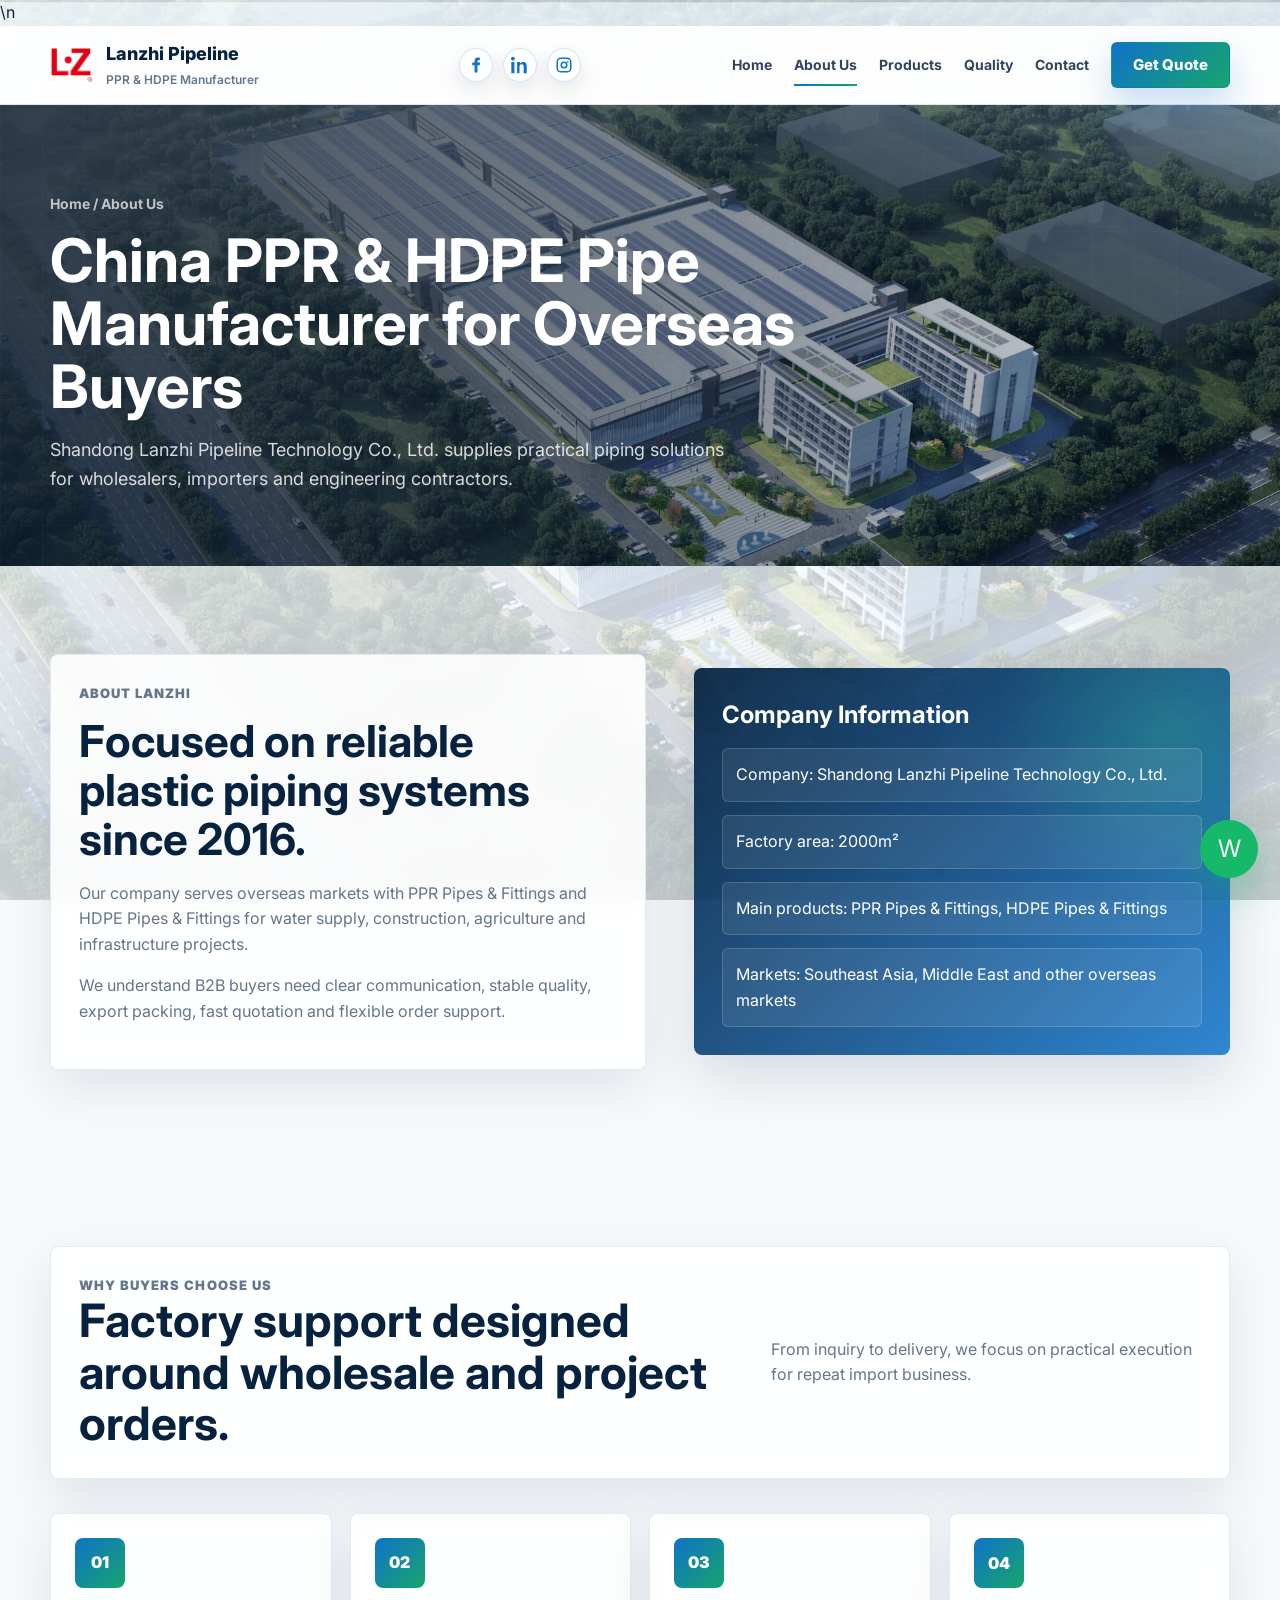
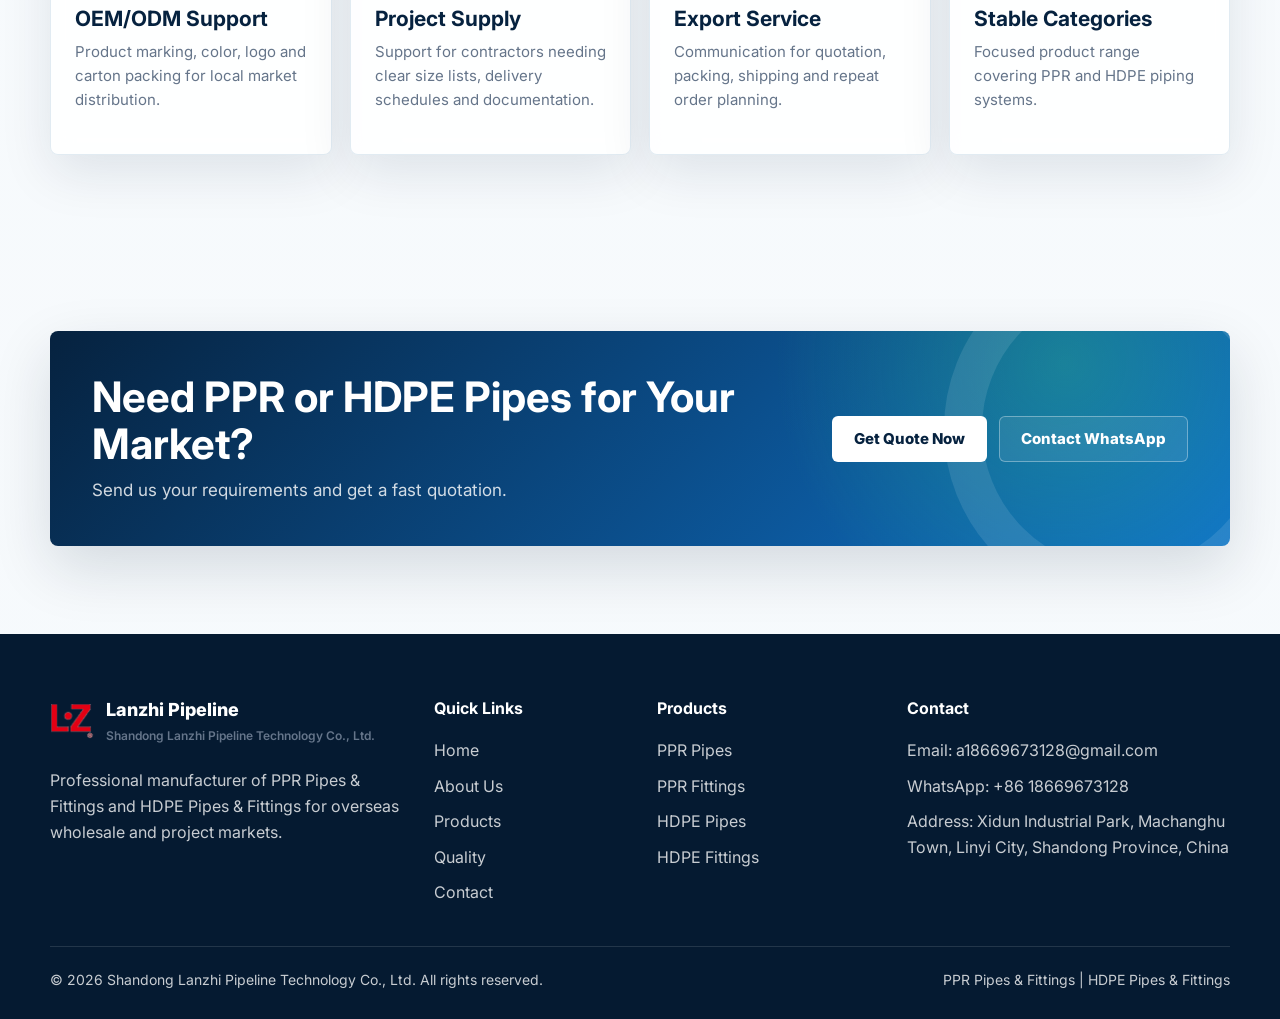
==== commit ae8fd4a1: "Fix about page canonical URL and indexing Added meta tags for SEO optimization." ====
--- a/about.html
+++ b/about.html
@@ -3,16 +3,16 @@
 <head>
   <meta charset="UTF-8">
   <meta name="viewport" content="width=device-width, initial-scale=1.0">
-  <title>About Us | Shandong Lanzhi Pipeline Technology Co., Ltd.</title>
+  <title>About Us | Shandong Lanzhi Pipeline Technology Co., Ltd.</title>\n  <meta name="robots" content="index, follow">
   <meta name="description" content="Learn about Shandong Lanzhi Pipeline Technology Co., Ltd., a China manufacturer of PPR Pipes & Fittings and HDPE Pipes & Fittings.">
-  <link rel="canonical" href="https://www.lanzhipipes.com/about.html">
+  <link rel="canonical" href="https://www.lanzhipipes.com/about">
   <link rel="icon" href="images/favicon.ico">
   <link rel="preconnect" href="https://fonts.googleapis.com">
   <link rel="preconnect" href="https://fonts.gstatic.com" crossorigin>
   <link href="https://fonts.googleapis.com/css2?family=Inter:wght@400;500;600;700;800;900&display=swap" rel="stylesheet">
   <link rel="stylesheet" href="css/styles.css">
 </head>
-<body>
+<body class="about-page">
   <header class="header">
     <div class="container header__inner">
       <a href="index.html" class="logo"><img src="images/logo.png" alt="Lanzhi Pipeline Logo" class="logo-image"><div class="logo__text"><span class="logo__name">Lanzhi Pipeline</span><span class="logo__tagline">PPR & HDPE Manufacturer</span></div></a>
@@ -32,3 +32,4 @@
   <script src="js/main.js"></script>
 </body>
 </html>
+
--- a/css/styles.css
+++ b/css/styles.css
@@ -250,9 +250,11 @@
   overflow: hidden;
   color: var(--white);
   background:
-    radial-gradient(circle at 78% 18%, rgba(56, 189, 248, .28), transparent 28%),
-    radial-gradient(circle at 12% 86%, rgba(23, 165, 107, .28), transparent 28%),
-    linear-gradient(135deg, #041426 0%, #06284b 48%, #0a3d68 100%);
+    linear-gradient(90deg, rgba(4, 20, 38, .96) 0%, rgba(4, 20, 38, .82) 36%, rgba(4, 20, 38, .34) 62%, rgba(4, 20, 38, .08) 100%),
+    linear-gradient(180deg, rgba(4, 20, 38, .18) 0%, rgba(4, 20, 38, .46) 100%),
+    url("[data-uri]